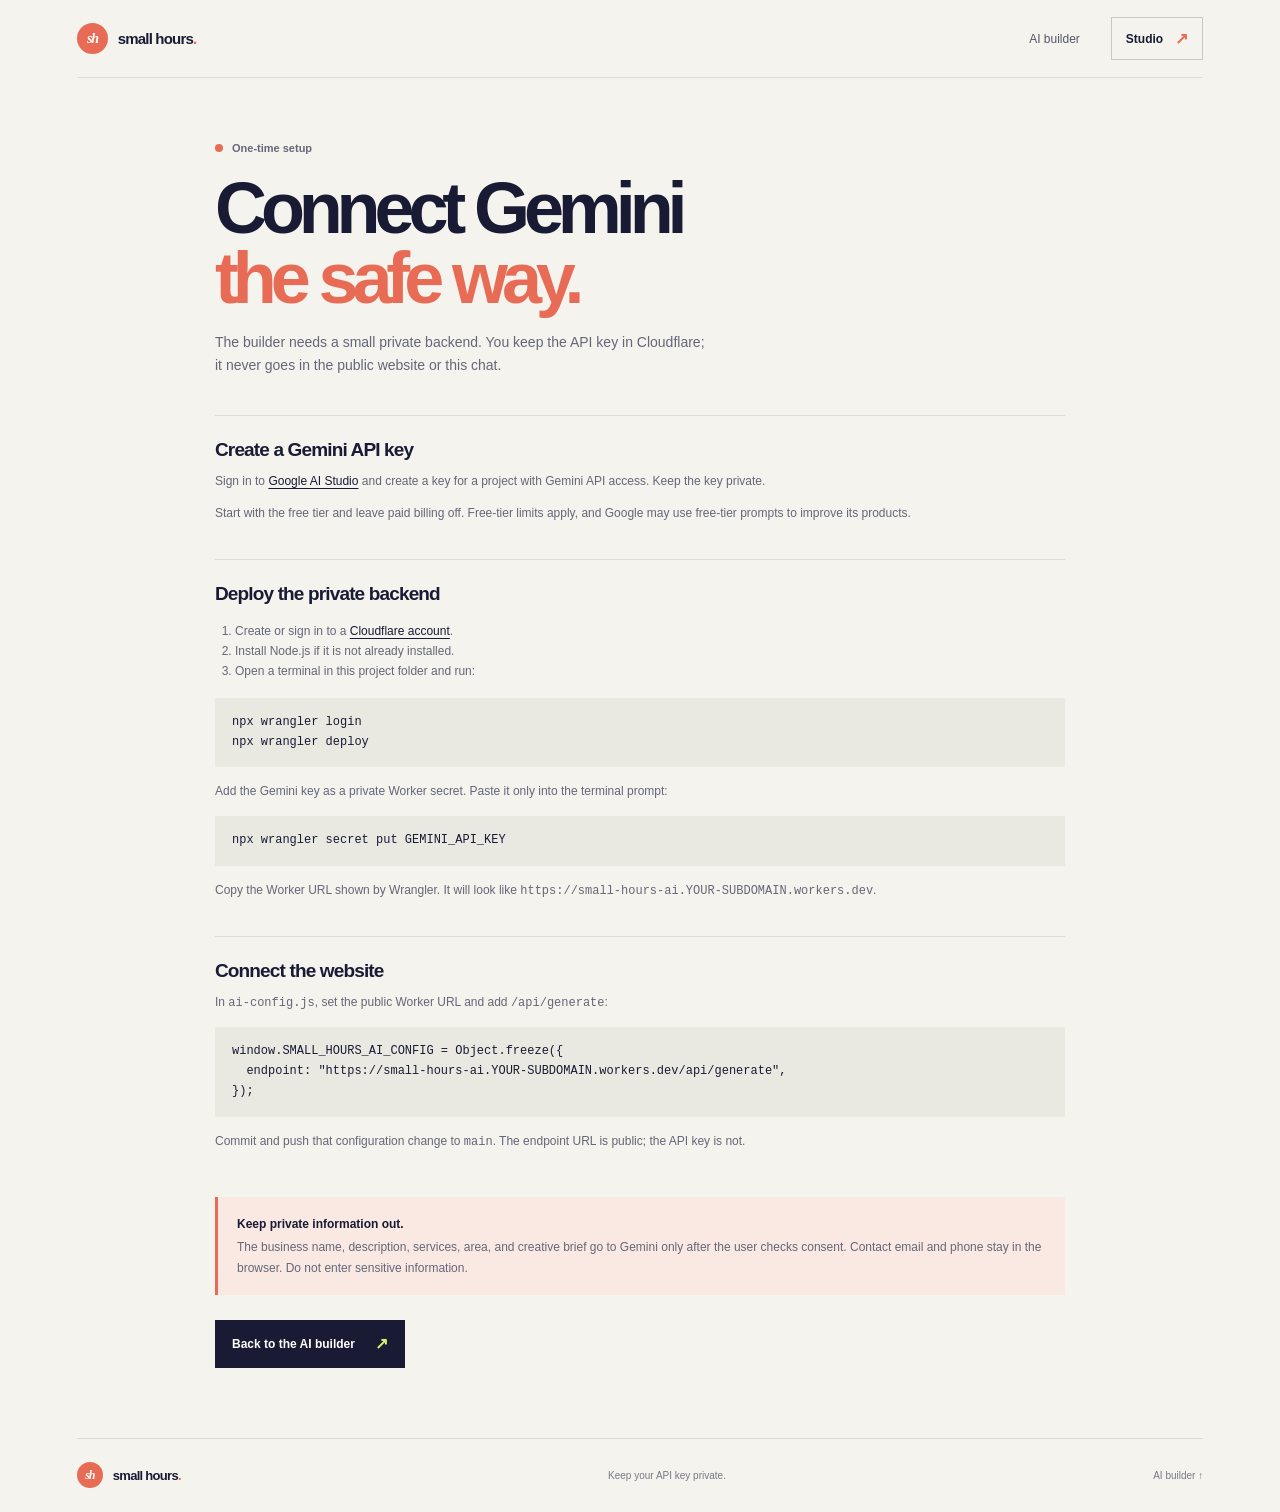
==== ai-setup.html @ f75e180e "Add Gemini AI website generation Co-authored-by: Copilot <223556219+Copilot@users.noreply.github.com" ====
<!doctype html>
<html lang="en">
  <head>
    <meta charset="utf-8">
    <meta name="viewport" content="width=device-width, initial-scale=1">
    <meta name="theme-color" content="#f4f3ed">
    <meta name="description" content="Set up the private Gemini connection for the Small Hours AI website builder.">
    <title>Connect Gemini — Small Hours Studio</title>
    <link rel="stylesheet" href="styles.css">
    <link rel="stylesheet" href="builder.css">
  </head>
  <body>
    <header class="site-header">
      <a class="brand" href="index.html" aria-label="Small Hours Studio home">
        <span class="brand-mark" aria-hidden="true">sh</span>
        <span>small hours<span class="brand-period">.</span></span>
      </a>
      <nav class="main-nav" aria-label="Main navigation">
        <a href="builder.html">AI builder</a>
        <a class="nav-cta" href="index.html">Studio <span aria-hidden="true">↗</span></a>
      </nav>
    </header>

    <main class="ai-setup-page">
      <p class="eyebrow"><span class="eyebrow-dot" aria-hidden="true"></span> One-time setup</p>
      <h1>Connect Gemini<br><span>the safe way.</span></h1>
      <p class="builder-lede">The builder needs a small private backend. You keep the API key in Cloudflare; it never goes in the public website or this chat.</p>

      <section class="setup-step">
        <h2>Create a Gemini API key</h2>
        <p>Sign in to <a href="https://aistudio.google.com/apikey" target="_blank" rel="noreferrer">Google AI Studio</a> and create a key for a project with Gemini API access. Keep the key private.</p>
        <p>Start with the free tier and leave paid billing off. Free-tier limits apply, and Google may use free-tier prompts to improve its products.</p>
      </section>

      <section class="setup-step">
        <h2>Deploy the private backend</h2>
        <ol>
          <li>Create or sign in to a <a href="https://dash.cloudflare.com/sign-up" target="_blank" rel="noreferrer">Cloudflare account</a>.</li>
          <li>Install Node.js if it is not already installed.</li>
          <li>Open a terminal in this project folder and run:</li>
        </ol>
        <pre><code>npx wrangler login
npx wrangler deploy</code></pre>
        <p>Add the Gemini key as a private Worker secret. Paste it only into the terminal prompt:</p>
        <pre><code>npx wrangler secret put GEMINI_API_KEY</code></pre>
        <p>Copy the Worker URL shown by Wrangler. It will look like <code>https://small-hours-ai.YOUR-SUBDOMAIN.workers.dev</code>.</p>
      </section>

      <section class="setup-step">
        <h2>Connect the website</h2>
        <p>In <code>ai-config.js</code>, set the public Worker URL and add <code>/api/generate</code>:</p>
        <pre><code>window.SMALL_HOURS_AI_CONFIG = Object.freeze({
  endpoint: "https://small-hours-ai.YOUR-SUBDOMAIN.workers.dev/api/generate",
});</code></pre>
        <p>Commit and push that configuration change to <code>main</code>. The endpoint URL is public; the API key is not.</p>
      </section>

      <aside class="setup-caution">
        <strong>Keep private information out.</strong>
        <p>The business name, description, services, area, and creative brief go to Gemini only after the user checks consent. Contact email and phone stay in the browser. Do not enter sensitive information.</p>
      </aside>

      <a class="button button-dark" href="builder.html">Back to the AI builder <span aria-hidden="true">↗</span></a>
    </main>

    <footer class="site-footer">
      <a class="brand" href="index.html" aria-label="Small Hours Studio home">
        <span class="brand-mark" aria-hidden="true">sh</span>
        <span>small hours<span class="brand-period">.</span></span>
      </a>
      <p>Keep your API key private.</p>
      <a class="footer-top" href="builder.html">AI builder ↑</a>
    </footer>
  </body>
</html>
---- styles.css ----
:root {
  color-scheme: light;
  --ink: #191b35;
  --muted: #656779;
  --paper: #f4f3ed;
  --white: #fffefa;
  --line: #deddd4;
  --coral: #e86c55;
  --lime: #d7ed72;
  --blue: #727ee9;
  --sans: "Segoe UI", Aptos, Arial, sans-serif;
}

* {
  box-sizing: border-box;
}

html {
  scroll-behavior: smooth;
}

body {
  margin: 0;
  background: var(--paper);
  color: var(--ink);
  font-family: var(--sans);
  -webkit-font-smoothing: antialiased;
}

a {
  color: inherit;
  -webkit-tap-highlight-color: transparent;
}

button {
  font: inherit;
}

:focus-visible {
  outline: 3px solid var(--blue);
  outline-offset: 4px;
}

.site-header,
.site-footer {
  width: min(1200px, 88vw);
  margin: 0 auto;
}

.site-header {
  min-height: 78px;
  display: flex;
  justify-content: space-between;
  align-items: center;
  border-bottom: 1px solid var(--line);
}

.brand {
  display: inline-flex;
  align-items: center;
  gap: 10px;
  color: var(--ink);
  font-size: 15px;
  font-weight: 800;
  letter-spacing: -0.055em;
  text-decoration: none;
}

.brand-mark {
  width: 31px;
  height: 31px;
  display: grid;
  place-items: center;
  border-radius: 50%;
  background: var(--coral);
  color: var(--white);
  font-family: Georgia, "Times New Roman", serif;
  font-size: 14px;
  font-style: italic;
  letter-spacing: -0.09em;
}

.brand-period {
  color: var(--coral);
}

.main-nav {
  display: flex;
  align-items: center;
  gap: 31px;
}

.main-nav a {
  color: #55576a;
  font-size: 12px;
  text-decoration: none;
}

.main-nav a:hover,
.text-link:hover,
.footer-top:hover {
  color: var(--coral);
}

.main-nav .nav-cta {
  display: inline-flex;
  align-items: center;
  gap: 12px;
  padding: 11px 14px;
  border: 1px solid #c9c8bf;
  color: var(--ink);
  font-weight: 700;
}

.nav-cta span {
  color: var(--coral);
  font-size: 16px;
}

main {
  width: min(1200px, 88vw);
  margin: 0 auto;
}

.hero {
  min-height: 570px;
  display: grid;
  grid-template-columns: minmax(0, 0.94fr) minmax(0, 1.06fr);
  align-items: center;
  gap: clamp(38px, 6vw, 88px);
  padding: 69px 0 75px;
}

.hero-copy {
  padding-bottom: 5px;
}

.eyebrow,
.section-label {
  display: flex;
  align-items: center;
  gap: 9px;
  margin: 0 0 20px;
  color: #656779;
  font-size: 11px;
  font-weight: 700;
}

.eyebrow-dot {
  width: 8px;
  height: 8px;
  border-radius: 50%;
  background: var(--coral);
}

h1,
h2,
h3,
p {
  margin-top: 0;
}

h1 {
  margin-bottom: 20px;
  font-size: clamp(53px, 6.1vw, 82px);
  font-weight: 850;
  line-height: 0.97;
  letter-spacing: -0.085em;
}

h1 span {
  color: var(--coral);
}

.hero-intro {
  max-width: 430px;
  margin-bottom: 25px;
  color: var(--muted);
  font-size: 15px;
  line-height: 1.7;
}

.hero-actions {
  display: flex;
  align-items: center;
  flex-wrap: wrap;
  gap: 20px;
}

.button {
  min-height: 48px;
  display: inline-flex;
  justify-content: center;
  align-items: center;
  gap: 20px;
  padding: 0 17px;
  border: 0;
  font-size: 12px;
  font-weight: 750;
  text-decoration: none;
}

.button-dark {
  background: var(--ink);
  color: var(--white);
  transition: background-color 140ms ease;
}

.button-dark:hover {
  background: #333650;
}

.button-dark span {
  color: var(--lime);
  font-size: 16px;
}

.text-link {
  color: #55576a;
  font-size: 11px;
  text-decoration: underline;
  text-underline-offset: 4px;
}

.hero-footnote {
  display: flex;
  align-items: center;
  gap: 8px;
  margin: 27px 0 0;
  color: #737585;
  font-size: 10px;
}

.hero-footnote span {
  color: #72823b;
  font-size: 16px;
}

.hero-art {
  position: relative;
  padding: 20px 19px 18px;
  background: var(--lime);
  transform: rotate(1.3deg);
}

.art-caption {
  display: flex;
  justify-content: space-between;
  margin-bottom: 11px;
  color: #525735;
  font-size: 8px;
  font-weight: 750;
  letter-spacing: 0.09em;
}

.browser-window {
  overflow: hidden;
  border: 1px solid #d5d4cb;
  background: var(--white);
  box-shadow: 0 12px 30px rgba(25, 27, 53, 0.12);
  transform: rotate(-1.3deg);
}

.browser-bar {
  height: 35px;
  display: grid;
  grid-template-columns: 1fr 1.3fr 1fr;
  align-items: center;
  padding: 0 11px;
  border-bottom: 1px solid #ecebe4;
  background: #fbfaf6;
}

.browser-dots {
  display: flex;
  gap: 4px;
}

.browser-dots i {
  width: 6px;
  height: 6px;
  border-radius: 50%;
  background: #d2d0c8;
}

.browser-dots i:first-child {
  background: var(--coral);
}

.browser-address {
  overflow: hidden;
  padding: 4px 8px;
  border: 1px solid #eeede7;
  border-radius: 2px;
  color: #898a91;
  font-size: 8px;
  text-align: center;
  text-overflow: ellipsis;
  white-space: nowrap;
}

.browser-menu {
  justify-self: end;
  color: #898a91;
  font-size: 9px;
  letter-spacing: 1px;
}

.demo-site {
  position: relative;
  min-height: 330px;
  padding: 20px 25px 14px;
  overflow: hidden;
  background: #fffefa;
}

.demo-nav,
.demo-bottom {
  display: flex;
  justify-content: space-between;
  align-items: center;
}

.demo-brand {
  font-family: Georgia, "Times New Roman", serif;
  font-size: 13px;
  letter-spacing: -0.05em;
}

.demo-brand b {
  color: var(--coral);
  font-style: italic;
}

.demo-nav-links {
  color: #6d6c68;
  font-size: 8px;
}

.demo-content {
  min-height: 235px;
  display: grid;
  grid-template-columns: 1.03fr 0.97fr;
  align-items: center;
  gap: 10px;
  padding: 24px 0 19px;
}

.demo-text {
  position: relative;
  z-index: 1;
}

.demo-kicker {
  margin-bottom: 10px;
  color: #76766f;
  font-size: 7px;
  font-weight: 700;
  letter-spacing: 0.07em;
}

.demo-text h2 {
  margin-bottom: 10px;
  font-family: Georgia, "Times New Roman", serif;
  font-size: clamp(25px, 3vw, 39px);
  font-weight: 400;
  line-height: 0.98;
  letter-spacing: -0.07em;
}

.demo-text > p:not(.demo-kicker) {
  max-width: 190px;
  margin-bottom: 14px;
  color: #72736d;
  font-size: 8px;
  line-height: 1.45;
}

.demo-button {
  display: inline-block;
  padding: 7px 10px;
  background: var(--ink);
  color: var(--white);
  font-size: 8px;
}

.plant-illustration {
  position: relative;
  min-height: 188px;
  overflow: hidden;
  background: #f7ded2;
}

.plant-pot {
  position: absolute;
  z-index: 2;
  bottom: 20px;
  left: 50%;
  width: 88px;
  height: 74px;
  border-radius: 6px 6px 25px 25px;
  background: #e8785d;
  transform: translateX(-50%);
}

.plant-pot::before {
  position: absolute;
  top: -5px;
  left: -5px;
  width: 98px;
  height: 12px;
  border-radius: 50%;
  background: #d9604d;
  content: "";
}

.plant-stem {
  position: absolute;
  z-index: 1;
  bottom: 77px;
  left: 50%;
  width: 2px;
  height: 87px;
  background: #526e4b;
  transform-origin: bottom;
}

.stem-one {
  transform: rotate(-25deg);
}

.stem-two {
  height: 104px;
  transform: rotate(8deg);
}

.stem-three {
  height: 81px;
  transform: rotate(33deg);
}

.leaf {
  position: absolute;
  z-index: 2;
  width: 30px;
  height: 15px;
  border-radius: 100% 0 100% 0;
  background: #778e57;
}

.leaf-one {
  bottom: 147px;
  left: calc(50% - 35px);
  transform: rotate(-32deg);
}

.leaf-two {
  bottom: 125px;
  left: calc(50% - 42px);
  transform: rotate(160deg);
}

.leaf-three {
  bottom: 167px;
  left: calc(50% - 10px);
  transform: rotate(38deg);
  background: #5e794f;
}

.leaf-four {
  bottom: 128px;
  left: calc(50% + 13px);
  transform: rotate(-27deg);
}

.leaf-five {
  bottom: 110px;
  left: calc(50% - 29px);
  transform: rotate(170deg);
  background: #8ca363;
}

.leaf-six {
  bottom: 148px;
  left: calc(50% + 17px);
  transform: rotate(24deg);
  background: #8ca363;
}

.demo-bottom {
  padding-top: 11px;
  border-top: 1px solid #e8e5de;
  color: #74746e;
  font-size: 7px;
}

.demo-bottom span:last-child {
  color: #6d8050;
  font-weight: 700;
}

.art-note {
  position: absolute;
  right: 12px;
  bottom: -34px;
  display: flex;
  align-items: center;
  gap: 6px;
  margin: 0;
  color: #575c3e;
  font-family: Georgia, "Times New Roman", serif;
  font-size: 11px;
  font-style: italic;
}

.scribble {
  color: var(--coral);
  font-family: var(--sans);
  font-size: 20px;
  font-style: normal;
}

.offer-section {
  display: grid;
  grid-template-columns: 0.88fr 1.12fr;
  align-items: center;
  gap: clamp(40px, 8vw, 120px);
  padding: 77px 0;
  border-top: 1px solid var(--line);
}

.section-label {
  margin-bottom: 15px;
  color: #737583;
  font-size: 9px;
  letter-spacing: 0.12em;
}

.offer-intro h2,
.process-heading h2,
.faq-section h2 {
  margin-bottom: 15px;
  font-size: clamp(30px, 3.5vw, 43px);
  font-weight: 800;
  line-height: 1.02;
  letter-spacing: -0.075em;
}

.offer-intro > p:last-child {
  max-width: 350px;
  margin-bottom: 0;
  color: var(--muted);
  font-size: 13px;
  line-height: 1.65;
}

.price-panel {
  padding: 26px 29px 22px;
  border: 1px solid #cccac0;
  background: var(--white);
}

.price-top {
  display: flex;
  justify-content: space-between;
  align-items: flex-start;
  gap: 20px;
  padding-bottom: 20px;
  border-bottom: 1px solid var(--line);
}

.price-name {
  padding-top: 9px;
  font-size: 14px;
  font-weight: 750;
}

.price-amount {
  font-size: 42px;
  font-weight: 800;
  line-height: 1;
  letter-spacing: -0.08em;
  white-space: nowrap;
}

.price-amount > span {
  color: var(--coral);
  font-size: 23px;
  vertical-align: 10px;
}

.price-amount small {
  color: #777987;
  font-size: 9px;
  font-weight: 700;
  letter-spacing: 0.04em;
}

.included-list {
  display: grid;
  gap: 13px;
  margin: 20px 0 22px;
  padding: 0;
  list-style: none;
}

.included-list li {
  display: flex;
  align-items: baseline;
  gap: 10px;
  color: #4e5060;
  font-size: 12px;
}

.included-list li span {
  color: #5e7334;
  font-size: 16px;
  font-weight: 700;
}

.button-pay {
  width: 100%;
  justify-content: space-between;
  background: var(--ink);
  color: white;
  cursor: pointer;
  transition: background-color 140ms ease, color 140ms ease;
}

.button-pay:not(:disabled):hover {
  background: #333650;
}

.button-pay:disabled {
  background: #5f6174;
  color: #f1f0eb;
  cursor: not-allowed;
}

.button-pay span {
  color: var(--lime);
  font-size: 17px;
}

.payment-note {
  min-height: 17px;
  margin: 10px 0 4px;
  color: #6c6d79;
  font-size: 10px;
  line-height: 1.5;
}

.price-fineprint {
  margin: 10px 0 0;
  padding-top: 13px;
  border-top: 1px solid var(--line);
  color: #777987;
  font-size: 10px;
  line-height: 1.55;
}

.process-section {
  padding: 64px 0 72px;
  border-top: 1px solid var(--line);
}

.process-heading {
  display: flex;
  justify-content: space-between;
  align-items: end;
  gap: 30px;
  margin-bottom: 35px;
}

.process-heading .section-label {
  margin-bottom: 10px;
}

.process-heading h2 {
  max-width: 440px;
  margin: 0;
}

.process-steps {
  display: grid;
  grid-template-columns: repeat(3, 1fr);
  border-top: 1px solid #cbc9bf;
}

.process-step {
  min-height: 165px;
  padding: 19px 27px 0 0;
}

.process-step + .process-step {
  padding-left: 25px;
  border-left: 1px solid #cbc9bf;
}

.step-index {
  display: block;
  margin-bottom: 26px;
  color: var(--coral);
  font-family: Georgia, "Times New Roman", serif;
  font-size: 15px;
  font-style: italic;
}

.process-step h3 {
  margin-bottom: 8px;
  font-size: 14px;
  letter-spacing: -0.035em;
}

.process-step p {
  max-width: 280px;
  margin-bottom: 0;
  color: var(--muted);
  font-size: 11px;
  line-height: 1.6;
}

.faq-section {
  display: grid;
  grid-template-columns: 0.75fr 1.25fr;
  gap: 50px;
  padding: 67px 0;
  border-top: 1px solid var(--line);
}

.faq-section h2 {
  max-width: 300px;
}

.faq-list {
  border-top: 1px solid #cbc9bf;
}

.faq-list details {
  border-bottom: 1px solid #cbc9bf;
}

.faq-list summary {
  position: relative;
  padding: 17px 30px 17px 0;
  cursor: pointer;
  font-size: 12px;
  font-weight: 700;
  list-style: none;
}

.faq-list summary::-webkit-details-marker {
  display: none;
}

.faq-list summary::after {
  position: absolute;
  top: 14px;
  right: 2px;
  color: var(--coral);
  content: "+";
  font-size: 18px;
  font-weight: 400;
}

.faq-list details[open] summary::after {
  content: "−";
}

.faq-list details p {
  max-width: 650px;
  margin: -4px 0 17px;
  color: var(--muted);
  font-size: 11px;
  line-height: 1.6;
}

.demo-warning {
  display: flex;
  align-items: center;
  gap: 13px;
  margin: 0 0 62px;
  padding: 15px 18px;
  border: 1px solid #e2c6be;
  background: #fae9e3;
}

.warning-mark {
  width: 23px;
  height: 23px;
  flex: 0 0 23px;
  display: grid;
  place-items: center;
  border-radius: 50%;
  background: var(--coral);
  color: white;
  font-size: 12px;
  font-weight: 800;
}

.demo-warning p {
  margin: 0;
  color: #5f5354;
  font-size: 10px;
  line-height: 1.55;
}

.demo-warning strong {
  color: var(--ink);
}

.site-footer {
  min-height: 74px;
  display: flex;
  justify-content: space-between;
  align-items: center;
  gap: 20px;
  border-top: 1px solid var(--line);
}

.site-footer .brand {
  font-size: 13px;
}

.site-footer .brand-mark {
  width: 26px;
  height: 26px;
  font-size: 12px;
}

.site-footer p,
.footer-top {
  margin: 0;
  color: #777987;
  font-size: 10px;
  text-decoration: none;
}

.success-main {
  min-height: calc(100vh - 152px);
  min-width: 0;
  display: grid;
  grid-template-columns: minmax(0, 1fr);
  place-items: center;
  padding: 64px 0;
}

.success-panel {
  width: min(760px, 100%);
  padding: clamp(30px, 6vw, 70px);
  border: 1px solid #cccac0;
  background: var(--white);
}

.success-mark {
  width: 43px;
  height: 43px;
  display: grid;
  place-items: center;
  border-radius: 50%;
  background: var(--lime);
  color: #435029;
  font-size: 20px;
  font-weight: 800;
}

.success-panel .section-label {
  margin-top: 26px;
}

.success-panel h1 {
  max-width: 580px;
  margin-bottom: 19px;
  font-size: clamp(45px, 7vw, 72px);
}

.success-panel h1 span {
  color: var(--coral);
}

.success-copy {
  max-width: 530px;
  margin-bottom: 27px;
  color: var(--muted);
  font-size: 14px;
  line-height: 1.7;
}

.success-next {
  max-width: 530px;
  margin-bottom: 28px;
  padding: 16px 18px;
  border-left: 3px solid var(--blue);
  background: #eceeff;
}

.success-next strong {
  display: block;
  margin-bottom: 5px;
  font-size: 11px;
}

.success-next p {
  margin: 0;
  color: #606a74;
  font-size: 11px;
  line-height: 1.6;
}

@media (max-width: 850px) {
  .hero {
    gap: 36px;
  }

  .demo-site {
    min-height: 300px;
    padding-right: 17px;
    padding-left: 17px;
  }

  .demo-content {
    min-height: 210px;
    grid-template-columns: 1fr 0.9fr;
  }

  .plant-illustration {
    min-height: 170px;
  }

  .offer-section {
    gap: 40px;
  }
}

@media (max-width: 680px) {
  .site-header,
  .site-footer,
  main {
    width: 88vw;
  }

  .site-header {
    min-height: 68px;
  }

  .main-nav {
    gap: 16px;
  }

  .main-nav a {
    font-size: 10px;
  }

  .main-nav a:first-child,
  .main-nav a:nth-child(2) {
    display: none;
  }

  .hero {
    min-height: 0;
    grid-template-columns: 1fr;
    gap: 52px;
    padding: 56px 0 68px;
  }

  h1 {
    font-size: clamp(57px, 13vw, 82px);
  }

  .hero-intro {
    max-width: 470px;
  }

  .hero-art {
    width: min(100%, 520px);
    justify-self: center;
  }

  .demo-site {
    min-height: 320px;
    padding: 20px 23px 15px;
  }

  .demo-content {
    min-height: 225px;
  }

  .plant-illustration {
    min-height: 185px;
  }

  .offer-section {
    grid-template-columns: 1fr;
    gap: 28px;
    padding: 56px 0;
  }

  .offer-intro h2 {
    max-width: 430px;
  }

  .price-panel {
    padding: 23px 22px 19px;
  }

  .process-section {
    padding: 55px 0;
  }

  .process-heading {
    display: block;
    margin-bottom: 26px;
  }

  .process-steps {
    grid-template-columns: 1fr;
  }

  .process-step,
  .process-step + .process-step {
    min-height: 0;
    padding: 17px 0 19px;
    border-left: 0;
    border-bottom: 1px solid #cbc9bf;
  }

  .step-index {
    margin-bottom: 12px;
  }

  .faq-section {
    grid-template-columns: 1fr;
    gap: 17px;
    padding: 55px 0;
  }

  .faq-section h2 {
    max-width: none;
  }

  .demo-warning {
    margin-bottom: 42px;
  }
}

@media (max-width: 430px) {
  .hero {
    padding-top: 45px;
  }

  .hero-actions {
    align-items: flex-start;
    flex-direction: column;
    gap: 16px;
  }

  .hero-art {
    padding: 13px 12px 15px;
  }

  .demo-site {
    min-height: 280px;
    padding: 17px 13px 12px;
  }

  .demo-content {
    min-height: 205px;
    grid-template-columns: 1fr 0.82fr;
    gap: 6px;
  }

  .demo-text h2 {
    font-size: 27px;
  }

  .demo-text > p:not(.demo-kicker) {
    font-size: 7px;
  }

  .plant-illustration {
    min-height: 165px;
  }

  .price-top {
    align-items: flex-start;
    flex-direction: column;
    gap: 11px;
  }

  .price-name {
    padding-top: 0;
  }

  .site-footer {
    min-height: 75px;
    flex-wrap: wrap;
    justify-content: space-between;
    padding: 13px 0;
  }

  .site-footer p {
    order: 3;
    width: 100%;
  }
}

@media (prefers-reduced-motion: reduce) {
  *,
  *::before,
  *::after {
    scroll-behavior: auto !important;
    transition-duration: 0.01ms !important;
  }
}
---- builder.css ----
.builder-main {
  width: min(1200px, 88vw);
  margin: 0 auto;
}

.builder-intro {
  display: flex;
  justify-content: space-between;
  align-items: end;
  gap: 48px;
  padding: 60px 0 42px;
}

.builder-intro h1 {
  margin-bottom: 16px;
  font-size: clamp(48px, 5.7vw, 72px);
}

.builder-intro h1 span {
  color: var(--coral);
}

.builder-lede {
  max-width: 490px;
  margin-bottom: 0;
  color: var(--muted);
  font-size: 14px;
  line-height: 1.65;
}

.mode-note {
  width: 250px;
  flex: 0 0 250px;
  padding: 18px 20px;
  border-left: 3px solid var(--lime);
  background: #ebeede;
}

.mode-pill {
  display: inline-flex;
  align-items: center;
  gap: 7px;
  margin-bottom: 11px;
  font-size: 11px;
  font-weight: 750;
}

.mode-pill span {
  color: #647a33;
  font-size: 16px;
}

.mode-note p {
  margin: 0;
  color: #63685b;
  font-size: 11px;
  line-height: 1.55;
}

.builder-workspace {
  display: grid;
  grid-template-columns: minmax(270px, 0.78fr) minmax(0, 1.22fr);
  align-items: start;
  border: 1px solid var(--line);
  background: var(--white);
}

.builder-form,
.builder-preview {
  min-width: 0;
  padding: 28px;
}

.builder-form {
  border-right: 1px solid var(--line);
}

.builder-panel-heading {
  display: flex;
  align-items: flex-start;
  gap: 12px;
}

.builder-panel-heading h2 {
  margin: 0 0 5px;
  font-size: 17px;
  letter-spacing: -0.04em;
}

.builder-panel-heading p {
  margin: 0;
  color: var(--muted);
  font-size: 11px;
  line-height: 1.5;
}

.builder-number {
  width: 27px;
  height: 27px;
  flex: 0 0 27px;
  display: grid;
  place-items: center;
  border-radius: 50%;
  background: #edf2e3;
  color: #475344;
  font-size: 10px;
  font-weight: 750;
}

.builder-number-blue {
  background: #eef0ff;
  color: #4a56d7;
}

.builder-form > .builder-panel-heading {
  margin-bottom: 23px;
}

.builder-form label {
  display: block;
  margin: 16px 0 6px;
  font-size: 11px;
  font-weight: 700;
}

.builder-form input,
.builder-form select,
.builder-form textarea {
  width: 100%;
  min-height: 41px;
  padding: 9px 10px;
  border: 1px solid #d6ddd4;
  border-radius: 2px;
  background: var(--white);
  color: var(--ink);
  font: inherit;
  font-size: 12px;
}

.builder-form textarea {
  min-height: 75px;
  resize: vertical;
  line-height: 1.5;
}

.builder-form input:hover,
.builder-form select:hover,
.builder-form textarea:hover {
  border-color: #9da89c;
}

.builder-form .optional {
  color: #879089;
  font-weight: 400;
}

.builder-form .ai-consent {
  display: flex;
  align-items: flex-start;
  gap: 9px;
  margin: 20px 0 0;
  color: #5f665e;
  font-size: 10px;
  font-weight: 400;
  line-height: 1.55;
}

.ai-consent input {
  width: 16px;
  min-height: 16px;
  flex: 0 0 16px;
  margin: 1px 0 0;
  accent-color: var(--blue);
}

.generate-button {
  width: 100%;
  justify-content: space-between;
  margin-top: 16px;
  cursor: pointer;
}

.generate-button:disabled,
.download-button:disabled {
  opacity: 0.6;
  cursor: wait;
}

.generate-button span {
  color: var(--lime);
  font-size: 17px;
}

.builder-hint {
  margin: 6px 0 0;
  color: #7a847c;
  font-size: 10px;
  line-height: 1.45;
}

.builder-field-row {
  display: grid;
  grid-template-columns: 1fr 0.82fr;
  gap: 12px;
}

.privacy-note {
  display: flex;
  align-items: center;
  gap: 7px;
  margin: 19px 0 0;
  color: #717b73;
  font-size: 10px;
}

.privacy-note span {
  color: var(--blue);
  font-size: 15px;
}

.builder-preview {
  background: #f9f9f5;
}

.builder-preview-heading {
  display: flex;
  justify-content: space-between;
  align-items: flex-start;
  gap: 15px;
  margin-bottom: 17px;
}

.preview-switch {
  display: inline-flex;
  padding: 3px;
  border: 1px solid #d9d9d2;
  background: #fffefa;
}

.preview-switch button {
  min-height: 28px;
  padding: 0 9px;
  border: 0;
  background: transparent;
  color: #646779;
  cursor: pointer;
  font-size: 10px;
}

.preview-switch button[aria-pressed="true"] {
  background: var(--ink);
  color: white;
}

.preview-stage {
  min-height: 460px;
  display: flex;
  justify-content: center;
  align-items: flex-start;
  padding: 12px;
  overflow: auto;
  border: 1px solid #dfe0d9;
  background-color: #eeeee8;
  background-image: radial-gradient(#cecec5 0.7px, transparent 0.7px);
  background-size: 12px 12px;
}

#site-preview {
  width: 100%;
  min-width: 0;
  height: 500px;
  flex: 0 0 auto;
  border: 0;
  background: white;
  box-shadow: 0 3px 14px rgba(25, 27, 53, 0.13);
  transition: width 180ms ease;
}

#site-preview.is-phone {
  width: 375px;
  max-width: 100%;
  height: 630px;
  border: 6px solid #25263b;
  border-radius: 20px;
}

.download-row {
  display: flex;
  justify-content: space-between;
  align-items: center;
  gap: 15px;
  padding: 19px 0 0;
}

.download-row h3 {
  margin: 0 0 5px;
  font-size: 13px;
  letter-spacing: -0.03em;
}

.download-row p {
  max-width: 280px;
  margin: 0;
  color: var(--muted);
  font-size: 10px;
  line-height: 1.5;
}

.download-button {
  flex: 0 0 auto;
  cursor: pointer;
}

.download-button span {
  color: var(--lime);
  font-size: 17px;
}

.builder-status {
  min-height: 16px;
  margin: 8px 0 0;
  color: #527137;
  font-size: 10px;
}

.ai-setup-notice {
  display: grid;
  grid-template-columns: minmax(0, 1fr) auto;
  align-items: center;
  gap: 20px;
  margin: 24px 0 60px;
  padding: 22px 24px;
  border: 1px solid #d7d8ed;
  background: #efeffb;
}

.ai-setup-notice[hidden] {
  display: none;
}

.ai-setup-notice .section-label {
  margin-bottom: 7px;
  color: #555fbb;
}

.ai-setup-notice h2 {
  margin: 0 0 6px;
  font-size: 16px;
  letter-spacing: -0.04em;
}

.ai-setup-notice p:last-child {
  max-width: 720px;
  margin: 0;
  color: #626578;
  font-size: 11px;
  line-height: 1.6;
}

.ai-setup-page {
  width: min(850px, 88vw);
  padding: 64px 0 70px;
}

.ai-setup-page h1 {
  margin-bottom: 17px;
  font-size: clamp(48px, 7vw, 72px);
}

.ai-setup-page h1 span {
  color: var(--coral);
}

.ai-setup-page > .builder-lede {
  margin-bottom: 38px;
}

.setup-step {
  padding: 23px 0;
  border-top: 1px solid var(--line);
}

.setup-step h2 {
  margin-bottom: 10px;
  font-size: 19px;
  letter-spacing: -0.045em;
}

.setup-step p,
.setup-step li,
.setup-caution p {
  color: var(--muted);
  font-size: 12px;
  line-height: 1.7;
}

.setup-step ol {
  padding-left: 20px;
}

.setup-step a {
  color: var(--ink);
  text-underline-offset: 3px;
}

.setup-step pre {
  overflow-x: auto;
  margin: 14px 0;
  padding: 15px 17px;
  background: #e9e9e2;
  color: var(--ink);
  font: 12px/1.65 Consolas, "Courier New", monospace;
}

.setup-step code {
  font-family: Consolas, "Courier New", monospace;
}

.setup-caution {
  margin: 10px 0 25px;
  padding: 17px 19px;
  border-left: 3px solid var(--coral);
  background: #fae9e3;
}

.setup-caution strong {
  font-size: 12px;
}

.setup-caution p {
  margin: 5px 0 0;
}

@media (max-width: 850px) {
  .builder-intro {
    align-items: flex-start;
    flex-direction: column;
    gap: 23px;
    padding-top: 48px;
  }

  .mode-note {
    width: min(100%, 400px);
    flex-basis: auto;
  }

  .builder-workspace {
    grid-template-columns: minmax(0, 1fr);
  }

  .builder-form {
    border-right: 0;
    border-bottom: 1px solid var(--line);
  }

  .ai-setup-notice {
    grid-template-columns: minmax(0, 1fr);
  }
}

@media (max-width: 560px) {
  .builder-main {
    width: 88vw;
  }

  .builder-intro {
    padding: 43px 0 30px;
  }

  .builder-intro h1 {
    font-size: clamp(43px, 11vw, 60px);
  }

  .builder-form,
  .builder-preview {
    padding: 20px 17px;
  }

  .builder-field-row {
    grid-template-columns: 1fr;
    gap: 0;
  }

  .builder-preview-heading {
    flex-direction: column;
  }

  .preview-stage {
    min-height: 450px;
    padding: 7px;
  }

  #site-preview {
    height: 470px;
  }

  #site-preview.is-phone {
    height: 610px;
  }

  .download-row {
    align-items: flex-start;
    flex-direction: column;
  }

  .download-button {
    width: 100%;
  }

  .ai-setup-notice {
    padding: 17px 15px;
  }
}

@media (prefers-reduced-motion: reduce) {
  #site-preview {
    transition-duration: 0.01ms;
  }
}
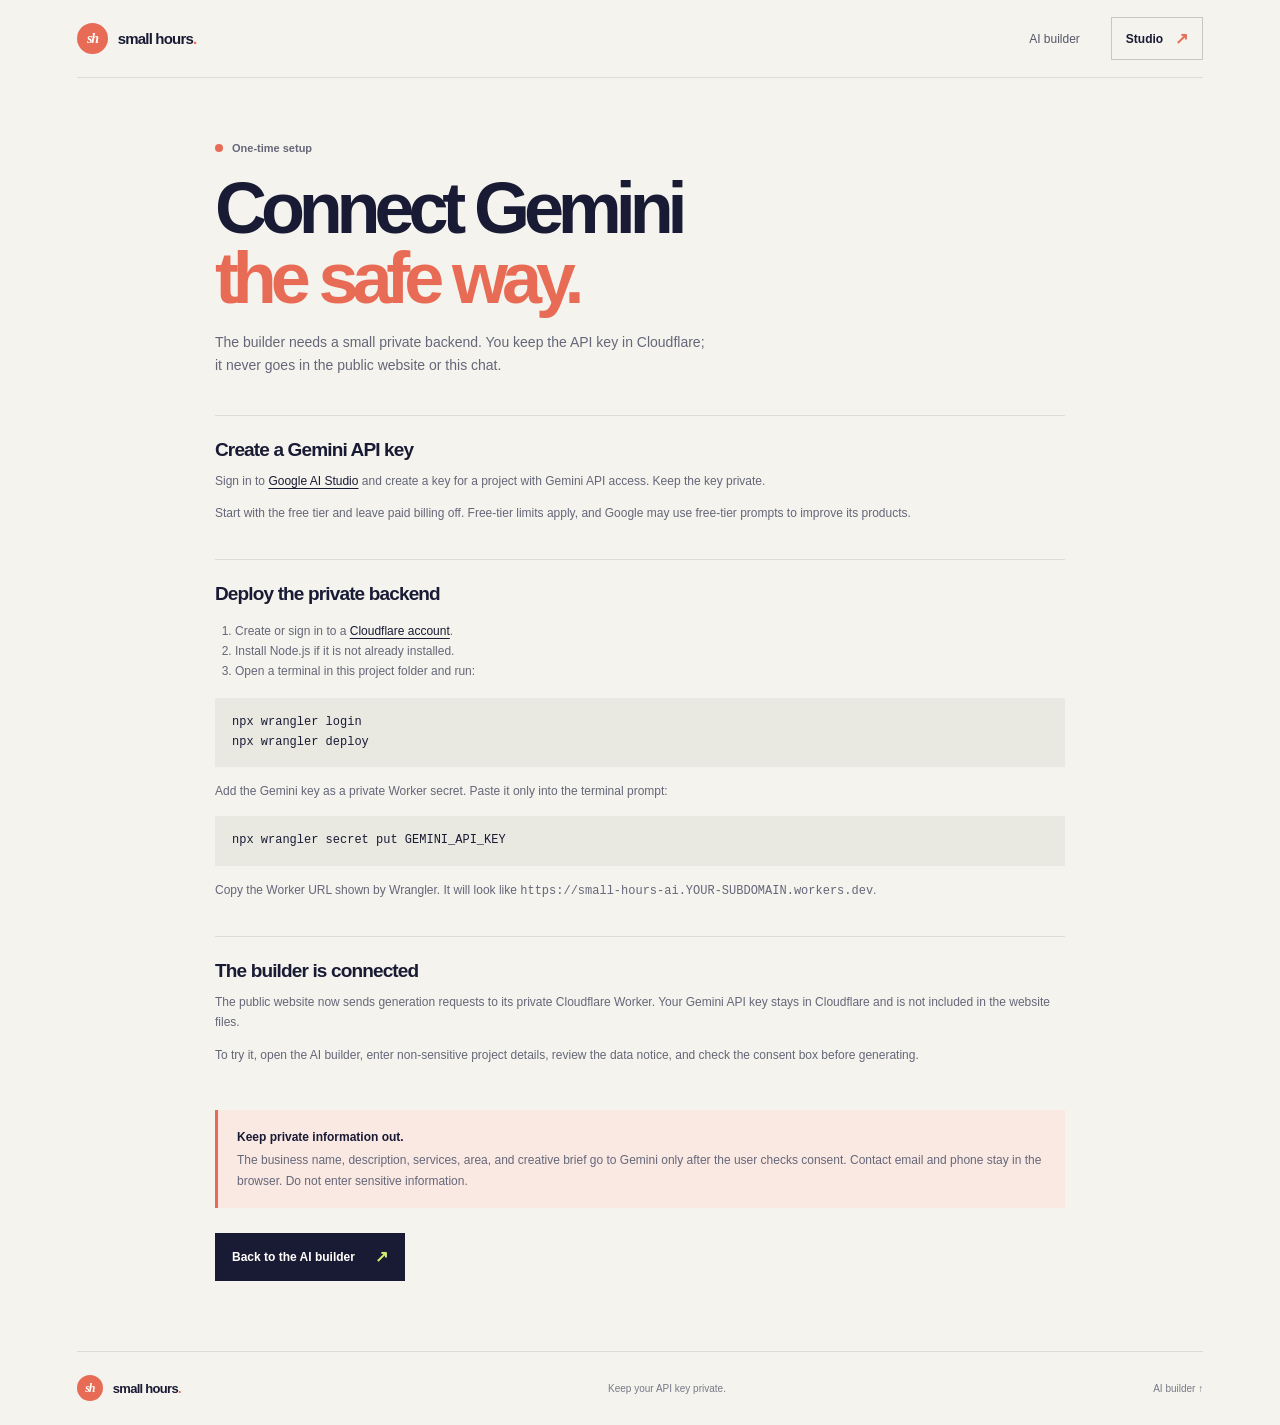
==== commit b83ee8cd: "Connect public builder to Gemini Co-authored-by: Copilot <223556219+Copilot@users.noreply.github.com" ====
--- a/ai-setup.html
+++ b/ai-setup.html
@@ -47,12 +47,9 @@
       </section>
 
       <section class="setup-step">
-        <h2>Connect the website</h2>
-        <p>In <code>ai-config.js</code>, set the public Worker URL and add <code>/api/generate</code>:</p>
-        <pre><code>window.SMALL_HOURS_AI_CONFIG = Object.freeze({
-  endpoint: "https://small-hours-ai.YOUR-SUBDOMAIN.workers.dev/api/generate",
-});</code></pre>
-        <p>Commit and push that configuration change to <code>main</code>. The endpoint URL is public; the API key is not.</p>
+        <h2>The builder is connected</h2>
+        <p>The public website now sends generation requests to its private Cloudflare Worker. Your Gemini API key stays in Cloudflare and is not included in the website files.</p>
+        <p>To try it, open the AI builder, enter non-sensitive project details, review the data notice, and check the consent box before generating.</p>
       </section>
 
       <aside class="setup-caution">
